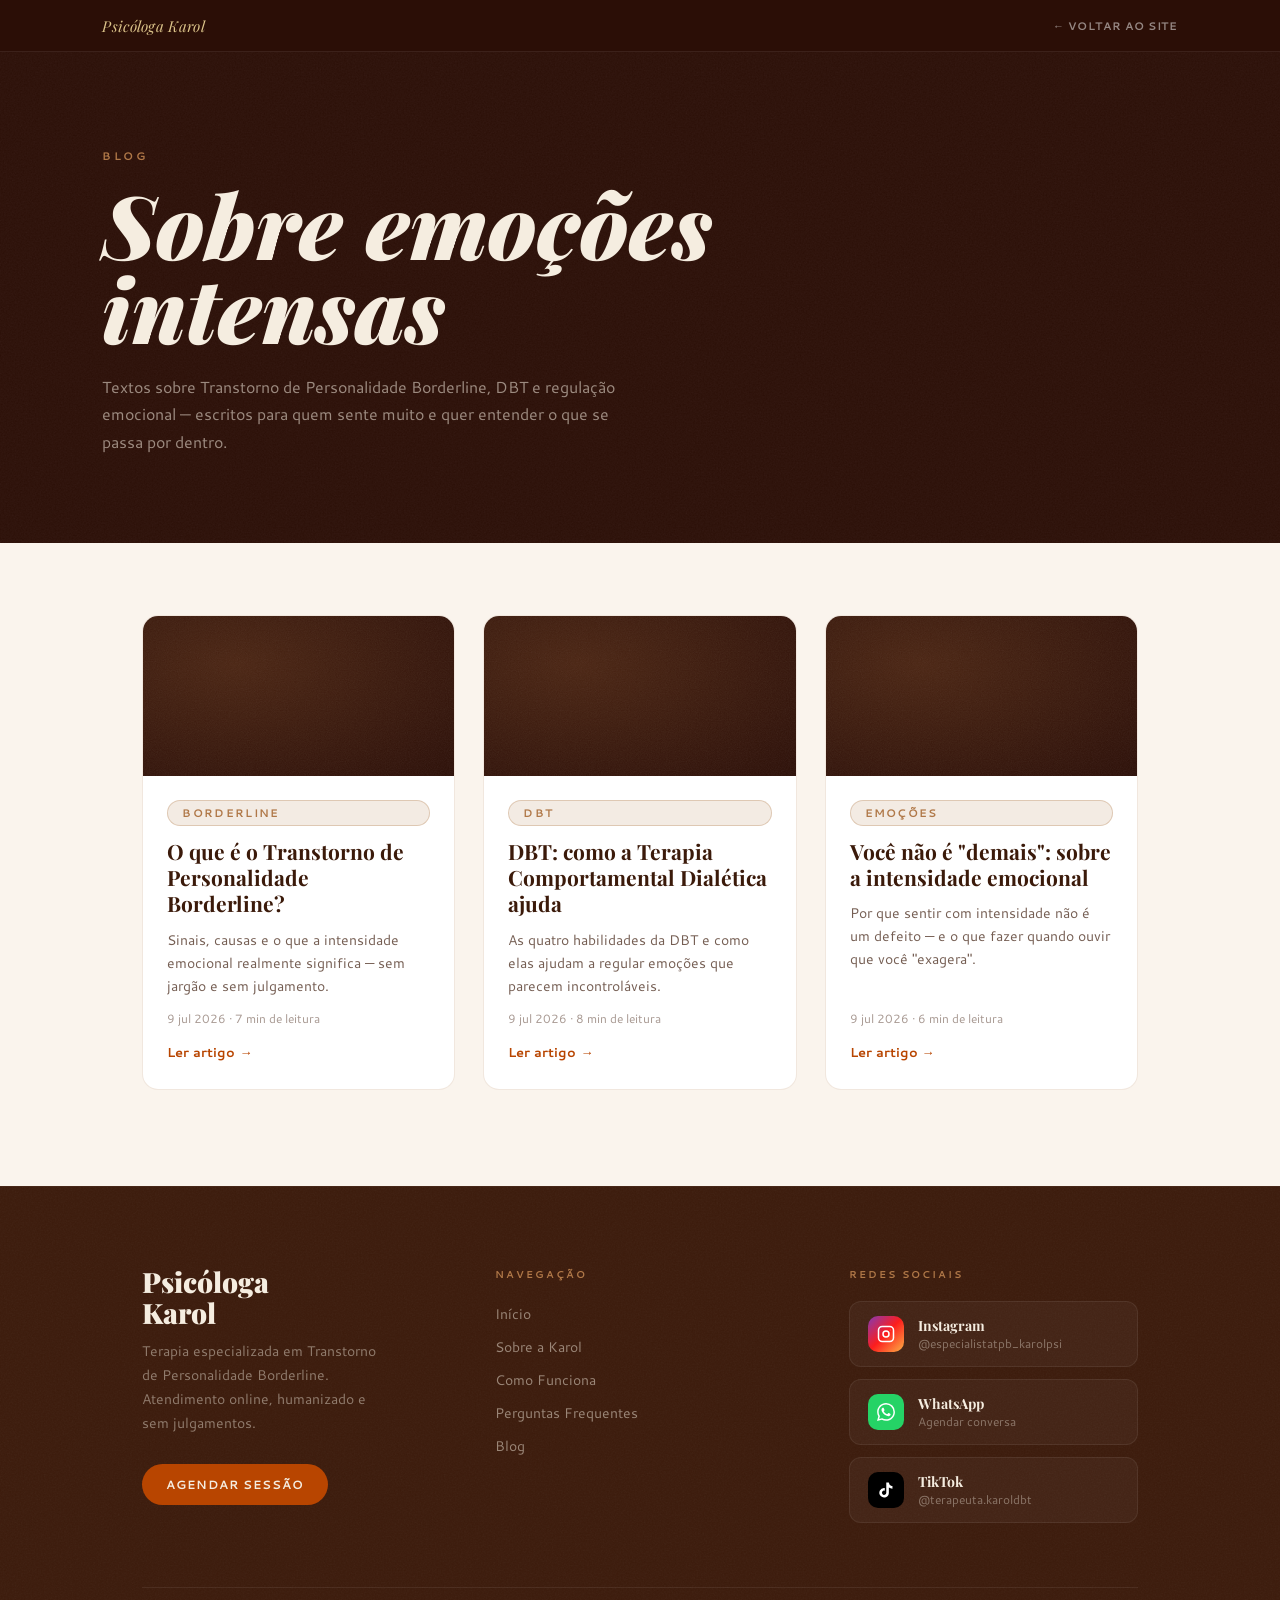
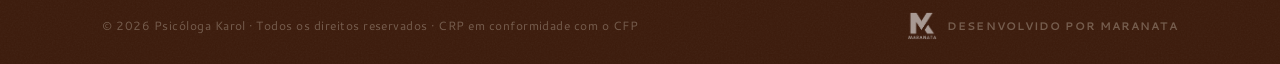
==== blog/index.html @ 1da1aea7 "feat(blog): add index page, shared styles and reveal script" ====
<!DOCTYPE html>
<html lang="pt-BR">
<head>
  <meta charset="UTF-8">
  <meta name="viewport" content="width=device-width, initial-scale=1.0">
  <title>Blog — Psicóloga Karol Moreno | Borderline, DBT e Emoções</title>
  <meta name="description" content="Artigos sobre Transtorno de Personalidade Borderline (TPB), DBT e regulação emocional, escritos pela psicóloga Karol Moreno.">
  <meta name="author" content="Karol Moreno">
  <meta name="robots" content="index, follow">
  <link rel="canonical" href="https://www.karolpsicologa.com.br/blog/index.html">
  <meta property="og:type" content="website">
  <meta property="og:locale" content="pt_BR">
  <meta property="og:site_name" content="Karol Moreno Psicóloga">
  <meta property="og:title" content="Blog — Psicóloga Karol Moreno">
  <meta property="og:description" content="Artigos sobre borderline, DBT e regulação emocional.">
  <meta property="og:url" content="https://www.karolpsicologa.com.br/blog/index.html">
  <meta property="og:image" content="https://www.karolpsicologa.com.br/og-image.jpg">
  <link rel="icon" type="image/png" sizes="32x32" href="../favicon-32.png">
  <link rel="apple-touch-icon" sizes="180x180" href="../apple-touch-icon.png">
  <meta name="theme-color" content="#2B0E06">
  <link rel="preconnect" href="https://fonts.googleapis.com">
  <link rel="preconnect" href="https://fonts.gstatic.com" crossorigin>
  <link href="https://fonts.googleapis.com/css2?family=Playfair+Display:wght@400;700;900&family=Cantarell:ital,wght@0,400;0,700;1,400&display=swap" rel="stylesheet">
  <link rel="stylesheet" href="./blog.css">
  <noscript><style>.reveal{opacity:1;transform:none;}</style></noscript>
</head>
<body>
  <nav class="blog-nav">
    <a class="blog-nav__brand" href="../index.html">Psicóloga Karol</a>
    <a class="blog-nav__back" href="../index.html">← Voltar ao site</a>
  </nav>

  <header class="blog-hero">
    <div class="blog-hero__inner">
      <p class="blog-hero__kicker reveal">Blog</p>
      <h1 class="blog-hero__title reveal reveal-delay-1">Sobre emoções<br>intensas</h1>
      <p class="blog-hero__desc reveal reveal-delay-2">Textos sobre Transtorno de Personalidade Borderline, DBT e regulação emocional — escritos para quem sente muito e quer entender o que se passa por dentro.</p>
    </div>
  </header>

  <main class="blog-list">
    <!-- Card 1 -->
    <a class="post-card reveal" href="./o-que-e-borderline.html">
      <div class="post-card__cover"></div>
      <div class="post-card__body">
        <span class="tag tag--caramelo">Borderline</span>
        <h2 class="post-card__title">O que é o Transtorno de Personalidade Borderline?</h2>
        <p class="post-card__excerpt">Sinais, causas e o que a intensidade emocional realmente significa — sem jargão e sem julgamento.</p>
        <span class="post-card__meta">9 jul 2026 · 7 min de leitura</span>
        <span class="post-card__more">Ler artigo →</span>
      </div>
    </a>
    <!-- Card 2 -->
    <a class="post-card reveal reveal-delay-1" href="./dbt-regulacao-emocional.html">
      <div class="post-card__cover"></div>
      <div class="post-card__body">
        <span class="tag tag--caramelo">DBT</span>
        <h2 class="post-card__title">DBT: como a Terapia Comportamental Dialética ajuda</h2>
        <p class="post-card__excerpt">As quatro habilidades da DBT e como elas ajudam a regular emoções que parecem incontroláveis.</p>
        <span class="post-card__meta">9 jul 2026 · 8 min de leitura</span>
        <span class="post-card__more">Ler artigo →</span>
      </div>
    </a>
    <!-- Card 3 -->
    <a class="post-card reveal reveal-delay-2" href="./voce-nao-e-demais.html">
      <div class="post-card__cover"></div>
      <div class="post-card__body">
        <span class="tag tag--caramelo">Emoções</span>
        <h2 class="post-card__title">Você não é "demais": sobre a intensidade emocional</h2>
        <p class="post-card__excerpt">Por que sentir com intensidade não é um defeito — e o que fazer quando ouvir que você "exagera".</p>
        <span class="post-card__meta">9 jul 2026 · 6 min de leitura</span>
        <span class="post-card__more">Ler artigo →</span>
      </div>
    </a>
  </main>

  <!-- FOOTER (copiado do site, com Blog na navegação) -->
  <footer class="site-footer">
    <div class="footer-inner">
      <div class="footer-top">
        <div>
          <p class="footer-brand-name">Psicóloga<br>Karol</p>
          <p class="footer-brand-desc">Terapia especializada em Transtorno de Personalidade Borderline. Atendimento online, humanizado e sem julgamentos.</p>
          <a href="https://wa.me/+558488883636" target="_blank" rel="noopener noreferrer" class="footer-cta-btn">Agendar sessão</a>
        </div>
        <div>
          <p class="footer-col-label">Navegação</p>
          <ul class="footer-nav-list">
            <li><a href="../index.html#hero">Início</a></li>
            <li><a href="../index.html#sobre">Sobre a Karol</a></li>
            <li><a href="../index.html#como-funciona">Como Funciona</a></li>
            <li><a href="../index.html#faq">Perguntas Frequentes</a></li>
            <li><a href="./index.html">Blog</a></li>
          </ul>
        </div>
        <div>
          <p class="footer-col-label">Redes Sociais</p>
          <div class="footer-social-grid">
            <a href="https://www.instagram.com/stories/especialistatpb_karolpsi/" target="_blank" rel="noopener noreferrer" class="footer-social-link">
              <div class="footer-social-icon" style="background:linear-gradient(135deg,#833ab4,#fd1d1d,#fcb045);"><svg viewBox="0 0 24 24" fill="none" stroke="#fff" stroke-width="2" stroke-linecap="round" stroke-linejoin="round"><rect x="2" y="2" width="20" height="20" rx="5" ry="5"/><circle cx="12" cy="12" r="4"/><circle cx="17.5" cy="6.5" r="0.5" fill="#fff" stroke="none"/></svg></div>
              <div><p class="footer-social-info-name">Instagram</p><p class="footer-social-info-handle">@especialistatpb_karolpsi</p></div>
            </a>
            <a href="https://wa.me/+558488883636" target="_blank" rel="noopener noreferrer" class="footer-social-link">
              <div class="footer-social-icon" style="background:#25D366;"><svg viewBox="0 0 24 24" fill="#fff"><path d="M17.472 14.382c-.297-.149-1.758-.867-2.03-.967-.273-.099-.471-.148-.67.15-.197.297-.767.966-.94 1.164-.173.199-.347.223-.644.075-.297-.15-1.255-.463-2.39-1.475-.883-.788-1.48-1.761-1.653-2.059-.173-.297-.018-.458.13-.606.134-.133.298-.347.446-.52.149-.174.198-.298.298-.497.099-.198.05-.371-.025-.52-.075-.149-.669-1.612-.916-2.207-.242-.579-.487-.5-.669-.51-.173-.008-.371-.01-.57-.01-.198 0-.52.074-.792.372-.272.297-1.04 1.016-1.04 2.479 0 1.462 1.065 2.875 1.213 3.074.149.198 2.096 3.2 5.077 4.487.709.306 1.262.489 1.694.625.712.227 1.36.195 1.871.118.571-.085 1.758-.719 2.006-1.413.248-.694.248-1.289.173-1.413-.074-.124-.272-.198-.57-.347m-5.421 7.403h-.004a9.87 9.87 0 01-5.031-1.378l-.361-.214-3.741.982.998-3.648-.235-.374a9.86 9.86 0 01-1.51-5.26c.001-5.45 4.436-9.884 9.888-9.884 2.64 0 5.122 1.03 6.988 2.898a9.825 9.825 0 012.893 6.994c-.003 5.45-4.437 9.884-9.885 9.884m8.413-18.297A11.815 11.815 0 0012.05 0C5.495 0 .16 5.335.157 11.892c0 2.096.547 4.142 1.588 5.945L.057 24l6.305-1.654a11.882 11.882 0 005.683 1.448h.005c6.554 0 11.89-5.335 11.893-11.893a11.821 11.821 0 00-3.48-8.413z"/></svg></div>
              <div><p class="footer-social-info-name">WhatsApp</p><p class="footer-social-info-handle">Agendar conversa</p></div>
            </a>
            <a href="https://www.tiktok.com/@terapeuta.karoldbt" target="_blank" rel="noopener noreferrer" class="footer-social-link">
              <div class="footer-social-icon" style="background:#000;"><svg viewBox="0 0 24 24" fill="#fff"><path d="M19.589 6.686a4.793 4.793 0 0 1-3.77-4.245V2h-3.445v13.672a2.896 2.896 0 0 1-5.201 1.743l-.002-.001.002.001a2.895 2.895 0 0 1 3.183-4.51v-3.5a6.329 6.329 0 0 0-5.394 10.692 6.33 6.33 0 0 0 10.857-4.424V8.687a8.182 8.182 0 0 0 4.773 1.526V6.79a4.831 4.831 0 0 1-1.003-.104z"/></svg></div>
              <div><p class="footer-social-info-name">TikTok</p><p class="footer-social-info-handle">@terapeuta.karoldbt</p></div>
            </a>
          </div>
        </div>
      </div>
    </div>
    <div class="footer-bottom">
      <p class="footer-copy">© 2026 Psicóloga Karol · Todos os direitos reservados · CRP em conformidade com o CFP</p>
      <a href="https://www.maranatamarketing.com" target="_blank" rel="noopener noreferrer" class="footer-maranata">
        <img src="../maranata.webp" alt="Logo Maranata" width="252" height="236" loading="lazy" class="footer-maranata-logo">
        <span class="footer-maranata-text">Desenvolvido por Maranata</span>
      </a>
    </div>
  </footer>

  <script src="./blog.js"></script>
</body>
</html>
---- blog/blog.css ----
/* ============================================================
   BLOG — estilos compartilhados (índice + posts)
   Reusa a identidade visual do site (index.html)
============================================================ */
:root {
  --c-escuro: #2B0E06;
  --c-marrom: #3B1A0A;
  --c-vinho: #5C1F1A;
  --c-terracota: #B84500;
  --c-caramelo: #B07848;
  --c-areia: #DCC48A;
  --c-creme: #F5EDE0;
  --c-linho: #FAF4ED;
  --f-display: 'Playfair Display', Georgia, serif;
  --f-titulo: 'Playfair Display', Georgia, serif;
  --f-corpo: 'Cantarell', Helvetica, sans-serif;
  --r-sm: 8px;
  --r-md: 16px;
  --r-lg: 24px;
  --r-pill: 100px;
}

*, *::before, *::after { box-sizing: border-box; margin: 0; padding: 0; }

html { scroll-behavior: smooth; overflow-x: hidden; }

body {
  font-family: var(--f-corpo);
  background: var(--c-linho);
  color: var(--c-marrom);
  overflow-x: hidden;
}

img { max-width: 100%; display: block; }

/* ─── NAV ─────────────────────────────────────────── */
.blog-nav {
  position: sticky;
  top: 0;
  z-index: 999;
  background: var(--c-escuro);
  display: flex;
  align-items: center;
  gap: 16px;
  padding: 0 8%;
  height: 52px;
  border-bottom: 1px solid rgba(255,255,255,0.08);
}
.blog-nav__brand {
  font-family: var(--f-display);
  font-style: italic;
  font-size: 15px;
  color: var(--c-areia);
  margin-right: auto;
  text-decoration: none;
  letter-spacing: 0.02em;
}
.blog-nav__back {
  font-family: var(--f-corpo);
  font-size: 11px;
  font-weight: 700;
  text-transform: uppercase;
  letter-spacing: 0.06em;
  color: rgba(255,255,255,0.5);
  text-decoration: none;
  transition: color 0.2s;
}
.blog-nav__back:hover { color: var(--c-areia); }

/* ─── TAG ─────────────────────────────────────────── */
.tag {
  display: inline-block;
  border-radius: var(--r-pill);
  padding: 4px 14px;
  font-family: var(--f-corpo);
  font-size: 11px;
  font-weight: 700;
  letter-spacing: 0.12em;
  text-transform: uppercase;
}
.tag--caramelo {
  background: rgba(176,120,72,0.15);
  color: var(--c-caramelo);
  border: 1px solid rgba(176,120,72,0.3);
}

/* ─── HERO (índice) ───────────────────────────────── */
.blog-hero {
  background: var(--c-escuro);
  position: relative;
  overflow: hidden;
  padding: 96px 8% 88px;
}
.blog-hero::before {
  content: '';
  position: absolute;
  inset: 0;
  background-image: url("data:image/svg+xml,%3Csvg xmlns='http://www.w3.org/2000/svg' width='400' height='400'%3E%3Cfilter id='n'%3E%3CfeTurbulence type='fractalNoise' baseFrequency='0.65' numOctaves='3' stitchTiles='stitch'/%3E%3CfeColorMatrix type='saturate' values='0'/%3E%3C/filter%3E%3Crect width='400' height='400' filter='url(%23n)' opacity='0.06'/%3E%3C/svg%3E");
  pointer-events: none;
}
.blog-hero__inner { position: relative; max-width: 1200px; margin: 0 auto; }
.blog-hero__kicker {
  font-family: var(--f-corpo);
  font-size: 11px;
  font-weight: 700;
  letter-spacing: 0.22em;
  text-transform: uppercase;
  color: var(--c-caramelo);
  margin-bottom: 18px;
}
.blog-hero__title {
  font-family: var(--f-display);
  font-style: italic;
  font-weight: 900;
  font-size: clamp(48px, 8vw, 88px);
  color: var(--c-creme);
  line-height: 0.95;
  margin-bottom: 24px;
}
.blog-hero__desc {
  font-family: var(--f-corpo);
  font-size: 16px;
  line-height: 1.7;
  color: rgba(245,237,224,0.55);
  max-width: 520px;
}

/* ─── GRADE DE CARDS ──────────────────────────────── */
.blog-list {
  max-width: 1200px;
  margin: 0 auto;
  padding: 72px 8% 96px;
  display: grid;
  grid-template-columns: 1fr;
  gap: 28px;
}
@media (min-width: 640px) { .blog-list { grid-template-columns: repeat(2, 1fr); } }
@media (min-width: 1000px) { .blog-list { grid-template-columns: repeat(3, 1fr); } }

.post-card {
  display: flex;
  flex-direction: column;
  background: #fff;
  border: 1px solid rgba(176,120,72,0.18);
  border-radius: var(--r-md);
  overflow: hidden;
  text-decoration: none;
  color: inherit;
  transition: transform 0.25s cubic-bezier(0.34,1.56,0.64,1), box-shadow 0.25s;
}
.post-card:hover {
  transform: translateY(-6px);
  box-shadow: 0 20px 40px rgba(43,14,6,0.12);
}
.post-card__cover {
  height: 160px;
  background: radial-gradient(ellipse at 30% 30%, #4a2412 0%, var(--c-escuro) 100%);
  position: relative;
  overflow: hidden;
}
.post-card__cover::after {
  content: '';
  position: absolute;
  inset: 0;
  background-image: url("data:image/svg+xml,%3Csvg xmlns='http://www.w3.org/2000/svg' width='300' height='300'%3E%3Cfilter id='n'%3E%3CfeTurbulence type='fractalNoise' baseFrequency='0.9' numOctaves='4'/%3E%3CfeColorMatrix type='saturate' values='0'/%3E%3C/filter%3E%3Crect width='300' height='300' filter='url(%23n)' opacity='0.08'/%3E%3C/svg%3E");
}
.post-card__body { padding: 24px 24px 28px; display: flex; flex-direction: column; gap: 12px; flex: 1; }
.post-card__title {
  font-family: var(--f-display);
  font-weight: 700;
  font-size: 21px;
  line-height: 1.25;
  color: var(--c-marrom);
}
.post-card__excerpt {
  font-family: var(--f-corpo);
  font-size: 14px;
  line-height: 1.65;
  color: rgba(59,26,10,0.7);
  flex: 1;
}
.post-card__meta {
  font-family: var(--f-corpo);
  font-size: 12px;
  color: rgba(59,26,10,0.45);
}
.post-card__more {
  font-family: var(--f-corpo);
  font-size: 13px;
  font-weight: 700;
  color: var(--c-terracota);
  margin-top: 4px;
}

/* ─── REVEAL ──────────────────────────────────────── */
.reveal { opacity: 0; transform: translateY(24px); transition: 0.7s cubic-bezier(0.16,1,0.3,1); }
.reveal.visible { opacity: 1; transform: translateY(0); }
.reveal-delay-1 { transition-delay: 0.08s; }
.reveal-delay-2 { transition-delay: 0.16s; }
.reveal-delay-3 { transition-delay: 0.24s; }

/* ─── FOOTER (idêntico ao site) ───────────────────── */
.site-footer { background: var(--c-marrom); position: relative; overflow: hidden; border-top: 1px solid rgba(255,255,255,0.06); }
.site-footer::before {
  content: '';
  position: absolute;
  inset: 0;
  background-image: url("data:image/svg+xml,%3Csvg xmlns='http://www.w3.org/2000/svg' width='400' height='400'%3E%3Cfilter id='n'%3E%3CfeTurbulence type='fractalNoise' baseFrequency='0.65' numOctaves='3' stitchTiles='stitch'/%3E%3CfeColorMatrix type='saturate' values='0'/%3E%3C/filter%3E%3Crect width='400' height='400' filter='url(%23n)' opacity='0.05'/%3E%3C/svg%3E");
  pointer-events: none;
  z-index: 0;
}
.footer-inner { position: relative; z-index: 1; max-width: 1200px; margin: 0 auto; padding: 80px 8% 0; }
.footer-top { display: grid; grid-template-columns: 1fr 1fr 1fr; gap: 64px; padding-bottom: 64px; border-bottom: 1px solid rgba(255,255,255,0.07); }
@media (max-width: 900px) { .footer-top { grid-template-columns: 1fr; gap: 48px; } }
.footer-brand-name { font-family: var(--f-display); font-size: 28px; font-weight: 900; color: var(--c-creme); line-height: 1.1; margin-bottom: 12px; }
.footer-brand-desc { font-family: var(--f-corpo); font-size: 14px; color: rgba(245,237,224,0.45); line-height: 1.7; max-width: 240px; margin-bottom: 28px; }
.footer-cta-btn { display: inline-flex; align-items: center; gap: 10px; background: var(--c-terracota); color: var(--c-creme); font-family: var(--f-corpo); font-size: 12px; font-weight: 700; letter-spacing: 0.08em; text-transform: uppercase; text-decoration: none; padding: 12px 24px; border-radius: var(--r-pill); transition: transform 0.2s, box-shadow 0.2s; }
.footer-cta-btn:hover { transform: translateY(-2px); box-shadow: 0 8px 24px rgba(184,69,0,0.4); }
.footer-col-label { font-family: var(--f-corpo); font-size: 10px; font-weight: 700; letter-spacing: 0.2em; text-transform: uppercase; color: var(--c-caramelo); margin-bottom: 20px; }
.footer-nav-list { list-style: none; display: flex; flex-direction: column; gap: 10px; }
.footer-nav-list a { font-family: var(--f-corpo); font-size: 14px; color: rgba(245,237,224,0.5); text-decoration: none; transition: color 0.2s; }
.footer-nav-list a:hover { color: var(--c-areia); }
.footer-social-grid { display: flex; flex-direction: column; gap: 12px; }
.footer-social-link { display: flex; align-items: center; gap: 14px; padding: 14px 18px; background: rgba(255,255,255,0.04); border: 1px solid rgba(255,255,255,0.07); border-radius: 12px; text-decoration: none; transition: background 0.2s, border-color 0.2s, transform 0.2s; }
.footer-social-link:hover { background: rgba(255,255,255,0.08); border-color: rgba(255,255,255,0.14); transform: translateX(4px); }
.footer-social-icon { width: 36px; height: 36px; border-radius: 10px; display: flex; align-items: center; justify-content: center; flex-shrink: 0; }
.footer-social-icon svg { width: 18px; height: 18px; }
.footer-social-info-name { font-family: var(--f-titulo); font-size: 14px; font-weight: 700; color: var(--c-creme); }
.footer-social-info-handle { font-family: var(--f-corpo); font-size: 12px; color: rgba(245,237,224,0.4); }
.footer-bottom { display: flex; align-items: center; justify-content: space-between; padding: 24px 8%; gap: 24px; flex-wrap: wrap; }
.footer-copy { font-family: var(--f-corpo); font-size: 12px; color: rgba(245,237,224,0.3); letter-spacing: 0.04em; }
.footer-maranata { display: flex; align-items: center; gap: 10px; text-decoration: none; }
.footer-maranata-logo { height: 28px; width: auto; opacity: 0.55; filter: brightness(2); transition: opacity 0.2s; }
.footer-maranata:hover .footer-maranata-logo { opacity: 0.9; }
.footer-maranata-text { font-family: var(--f-corpo); font-size: 11px; font-weight: 700; letter-spacing: 0.1em; text-transform: uppercase; color: rgba(245,237,224,0.3); transition: color 0.2s; }
.footer-maranata:hover .footer-maranata-text { color: rgba(245,237,224,0.6); }
@media (max-width: 600px) { .footer-bottom { flex-direction: column; align-items: flex-start; padding: 24px 6%; } }

/* ============================================================
   ARTIGO (páginas de post)
============================================================ */
.post { background: var(--c-linho); }
.post-header { max-width: 720px; margin: 0 auto; padding: 64px 24px 40px; }
.post-back { display: inline-block; font-family: var(--f-corpo); font-size: 12px; font-weight: 700; text-transform: uppercase; letter-spacing: 0.06em; color: var(--c-terracota); text-decoration: none; margin-bottom: 28px; }
.post-back:hover { text-decoration: underline; }
.post-title { font-family: var(--f-display); font-weight: 900; font-size: clamp(32px, 5vw, 52px); line-height: 1.08; color: var(--c-marrom); margin: 20px 0 18px; }
.post-meta { font-family: var(--f-corpo); font-size: 13px; color: rgba(59,26,10,0.5); }
.post-body { max-width: 680px; margin: 0 auto; padding: 8px 24px 24px; }
.post-body p { font-family: var(--f-corpo); font-size: 17px; line-height: 1.8; color: rgba(43,14,6,0.86); margin-bottom: 22px; }
.post-body h2 { font-family: var(--f-display); font-weight: 700; font-size: 28px; line-height: 1.2; color: var(--c-marrom); margin: 48px 0 18px; }
.post-body h3 { font-family: var(--f-titulo); font-weight: 700; font-size: 20px; color: var(--c-vinho); margin: 32px 0 12px; }
.post-body ul, .post-body ol { margin: 0 0 22px 22px; }
.post-body li { font-family: var(--f-corpo); font-size: 17px; line-height: 1.75; color: rgba(43,14,6,0.86); margin-bottom: 10px; }
.post-body blockquote { border-left: 3px solid var(--c-terracota); padding: 4px 0 4px 22px; margin: 0 0 22px; font-family: var(--f-display); font-style: italic; font-size: 20px; color: var(--c-vinho); }

/* Bloco de exemplos práticos */
.post-examples { background: var(--c-creme); border: 1px solid rgba(176,120,72,0.2); border-radius: var(--r-md); padding: 28px 30px; margin: 8px 0 32px; }
.post-examples__label { font-family: var(--f-corpo); font-size: 10px; font-weight: 700; letter-spacing: 0.2em; text-transform: uppercase; color: var(--c-caramelo); margin-bottom: 16px; }
.post-examples ul { margin: 0 0 0 18px; }
.post-examples li { margin-bottom: 12px; }

/* Disclaimer */
.post-disclaimer { display: flex; gap: 14px; background: rgba(92,31,26,0.06); border: 1px solid rgba(92,31,26,0.18); border-radius: var(--r-sm); padding: 20px 22px; margin: 32px 0; }
.post-disclaimer__icon { flex-shrink: 0; font-size: 20px; line-height: 1.4; }
.post-disclaimer p { font-family: var(--f-corpo); font-size: 14px; line-height: 1.65; color: rgba(92,31,26,0.85); margin: 0; }

/* CTA final */
.post-cta { max-width: 680px; margin: 8px auto 80px; padding: 0 24px; }
.post-cta__box { position: relative; overflow: hidden; background: var(--c-escuro); border-radius: var(--r-lg); padding: 48px 40px; text-align: center; }
.post-cta__box::before {
  content: '';
  position: absolute;
  inset: 0;
  background-image: url("data:image/svg+xml,%3Csvg xmlns='http://www.w3.org/2000/svg' width='400' height='400'%3E%3Cfilter id='n'%3E%3CfeTurbulence type='fractalNoise' baseFrequency='0.65' numOctaves='3' stitchTiles='stitch'/%3E%3CfeColorMatrix type='saturate' values='0'/%3E%3C/filter%3E%3Crect width='400' height='400' filter='url(%23n)' opacity='0.06'/%3E%3C/svg%3E");
  pointer-events: none;
}
.post-cta__kicker { position: relative; font-family: var(--f-corpo); font-size: 11px; font-weight: 700; letter-spacing: 0.2em; text-transform: uppercase; color: var(--c-caramelo); margin-bottom: 14px; }
.post-cta__title { position: relative; font-family: var(--f-display); font-style: italic; font-weight: 700; font-size: 26px; color: var(--c-creme); line-height: 1.35; margin-bottom: 28px; }
.post-cta__btn { position: relative; display: inline-flex; align-items: center; gap: 10px; background: var(--c-terracota); color: var(--c-creme); font-family: var(--f-corpo); font-size: 13px; font-weight: 700; letter-spacing: 0.06em; text-transform: uppercase; text-decoration: none; padding: 16px 34px; border-radius: var(--r-pill); transition: transform 0.2s, box-shadow 0.2s; }
.post-cta__btn:hover { transform: translateY(-2px); box-shadow: 0 12px 28px rgba(184,69,0,0.45); }
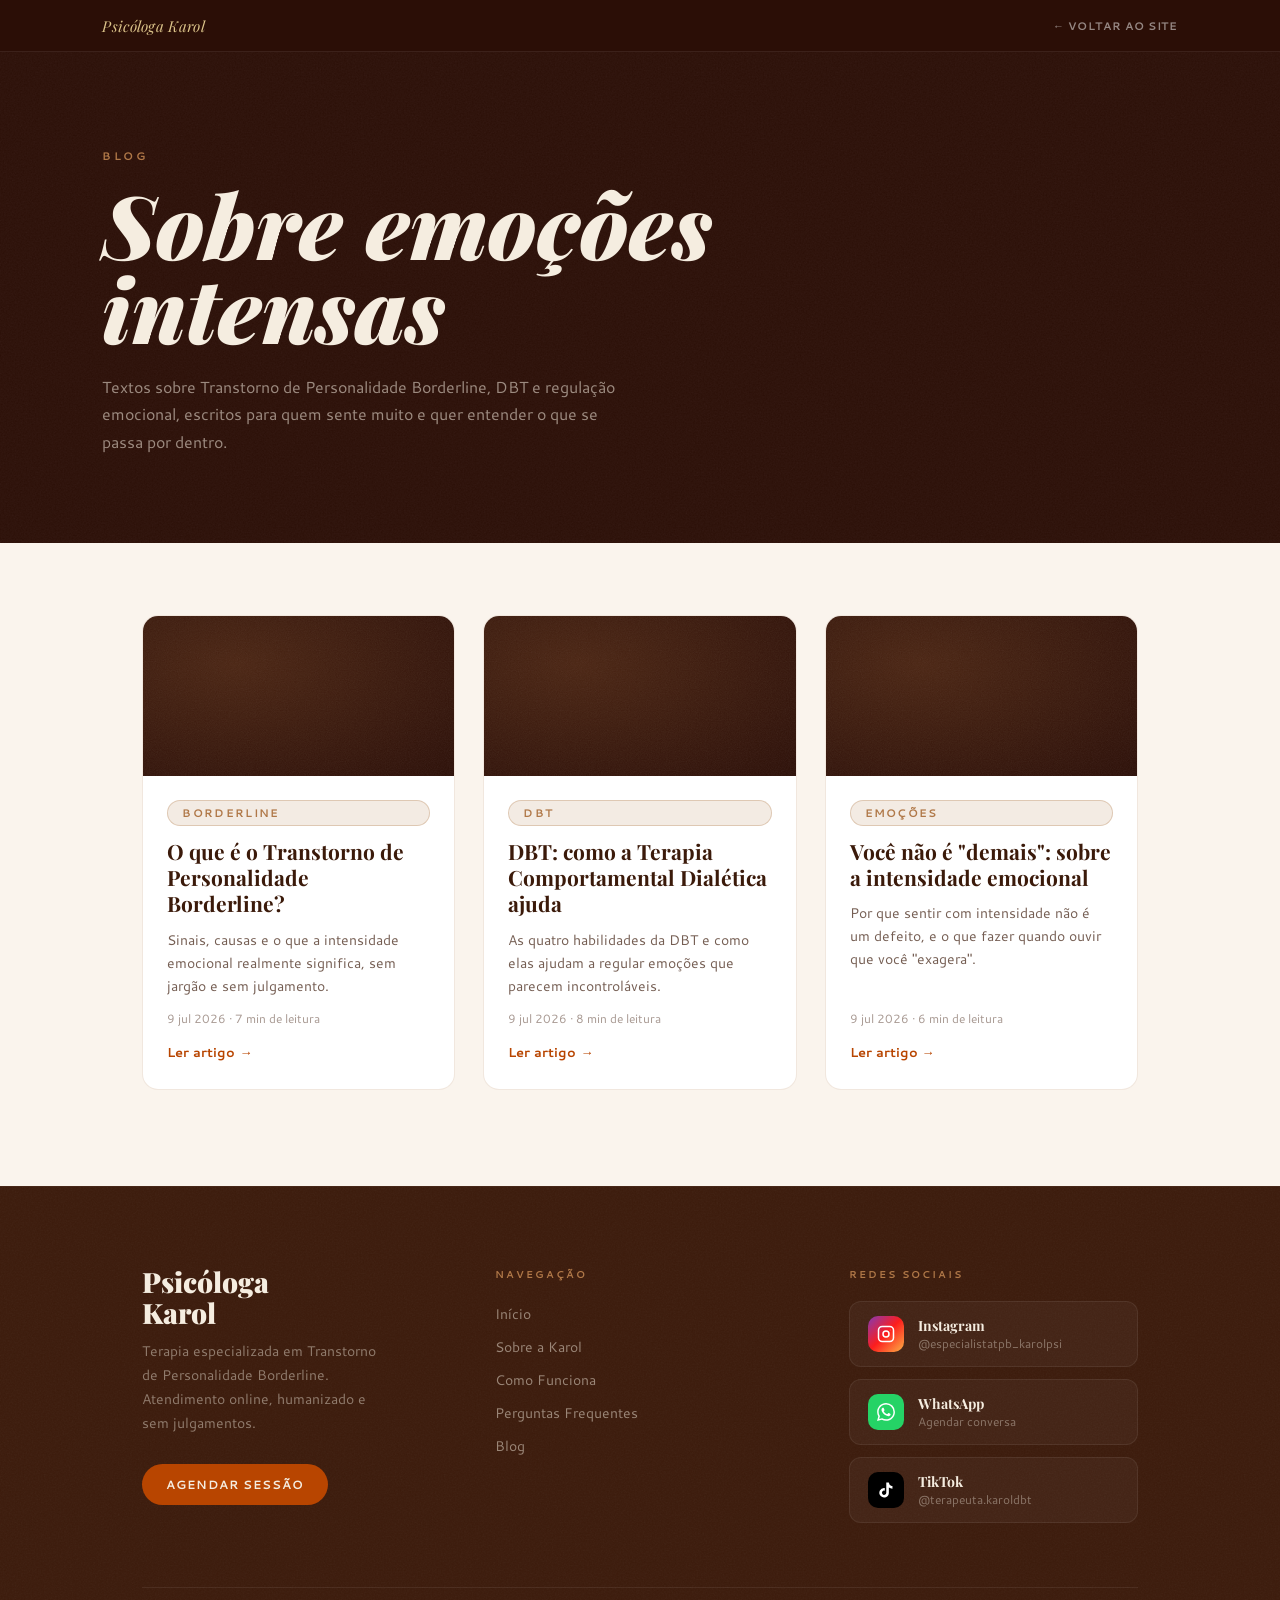
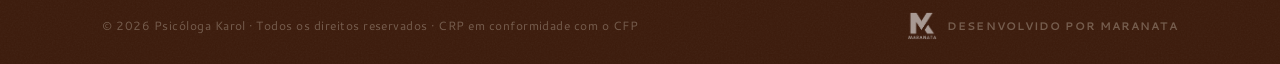
==== commit d336c363: "content(blog): remove em dashes from posts and index Substitui travessoes por virgula/dois-pontos/po" ====
--- a/blog/index.html
+++ b/blog/index.html
@@ -3,7 +3,7 @@
 <head>
   <meta charset="UTF-8">
   <meta name="viewport" content="width=device-width, initial-scale=1.0">
-  <title>Blog — Psicóloga Karol Moreno | Borderline, DBT e Emoções</title>
+  <title>Blog da Psicóloga Karol Moreno | Borderline, DBT e Emoções</title>
   <meta name="description" content="Artigos sobre Transtorno de Personalidade Borderline (TPB), DBT e regulação emocional, escritos pela psicóloga Karol Moreno.">
   <meta name="author" content="Karol Moreno">
   <meta name="robots" content="index, follow">
@@ -11,7 +11,7 @@
   <meta property="og:type" content="website">
   <meta property="og:locale" content="pt_BR">
   <meta property="og:site_name" content="Karol Moreno Psicóloga">
-  <meta property="og:title" content="Blog — Psicóloga Karol Moreno">
+  <meta property="og:title" content="Blog da Psicóloga Karol Moreno">
   <meta property="og:description" content="Artigos sobre borderline, DBT e regulação emocional.">
   <meta property="og:url" content="https://www.karolpsicologa.com.br/blog/index.html">
   <meta property="og:image" content="https://www.karolpsicologa.com.br/og-image.jpg">
@@ -34,7 +34,7 @@
     <div class="blog-hero__inner">
       <p class="blog-hero__kicker reveal">Blog</p>
       <h1 class="blog-hero__title reveal reveal-delay-1">Sobre emoções<br>intensas</h1>
-      <p class="blog-hero__desc reveal reveal-delay-2">Textos sobre Transtorno de Personalidade Borderline, DBT e regulação emocional — escritos para quem sente muito e quer entender o que se passa por dentro.</p>
+      <p class="blog-hero__desc reveal reveal-delay-2">Textos sobre Transtorno de Personalidade Borderline, DBT e regulação emocional, escritos para quem sente muito e quer entender o que se passa por dentro.</p>
     </div>
   </header>
 
@@ -45,7 +45,7 @@
       <div class="post-card__body">
         <span class="tag tag--caramelo">Borderline</span>
         <h2 class="post-card__title">O que é o Transtorno de Personalidade Borderline?</h2>
-        <p class="post-card__excerpt">Sinais, causas e o que a intensidade emocional realmente significa — sem jargão e sem julgamento.</p>
+        <p class="post-card__excerpt">Sinais, causas e o que a intensidade emocional realmente significa, sem jargão e sem julgamento.</p>
         <span class="post-card__meta">9 jul 2026 · 7 min de leitura</span>
         <span class="post-card__more">Ler artigo →</span>
       </div>
@@ -67,7 +67,7 @@
       <div class="post-card__body">
         <span class="tag tag--caramelo">Emoções</span>
         <h2 class="post-card__title">Você não é "demais": sobre a intensidade emocional</h2>
-        <p class="post-card__excerpt">Por que sentir com intensidade não é um defeito — e o que fazer quando ouvir que você "exagera".</p>
+        <p class="post-card__excerpt">Por que sentir com intensidade não é um defeito, e o que fazer quando ouvir que você "exagera".</p>
         <span class="post-card__meta">9 jul 2026 · 6 min de leitura</span>
         <span class="post-card__more">Ler artigo →</span>
       </div>
